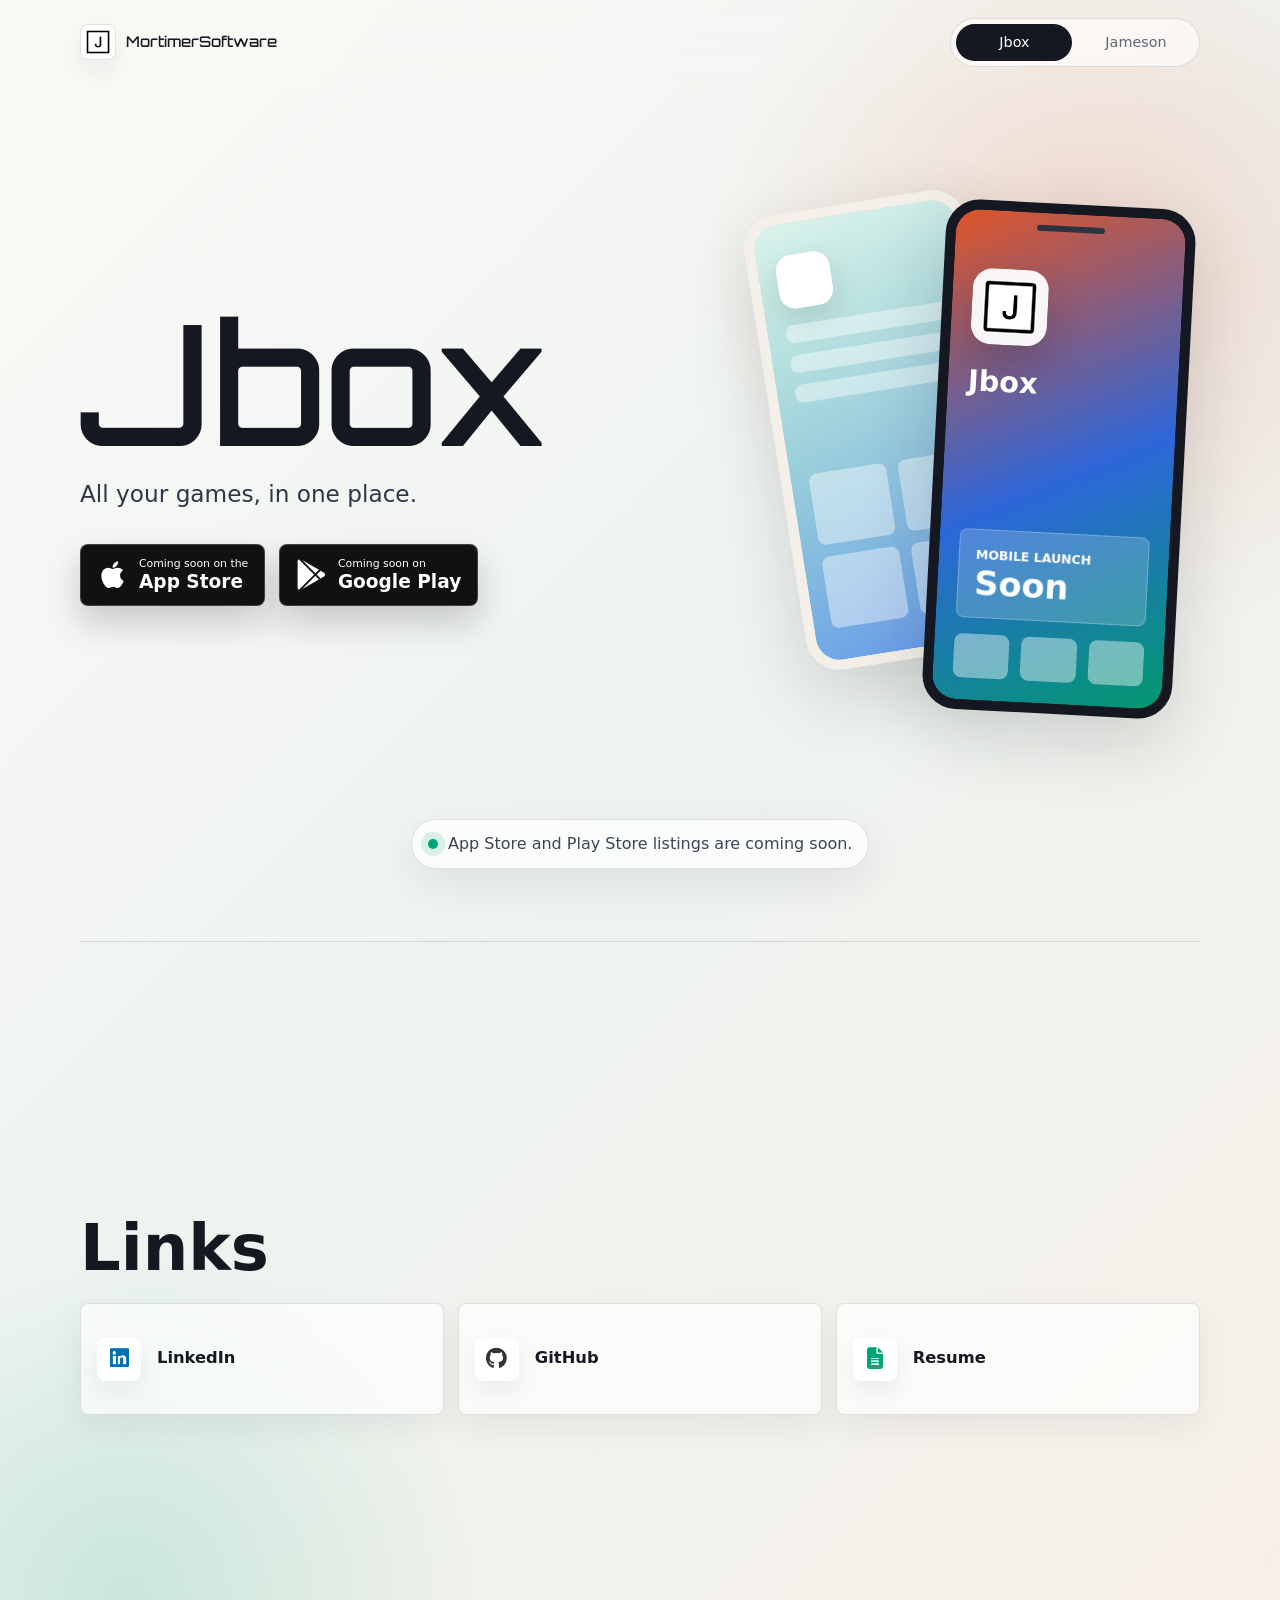
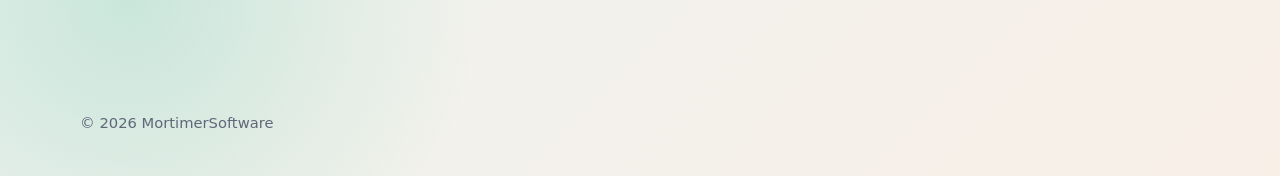
==== index.html @ 257cb6c5 "Publish site" ====
<!DOCTYPE html>
<html lang="en">
<head>
    <meta charset="UTF-8">
    <meta name="viewport" content="width=device-width, initial-scale=1.0">
    <meta name="description" content="Jbox, a MortimerSoftware app for iOS and Android, is coming soon.">
    <title>MortimerSoftware | Jbox Coming Soon</title>
    <link rel="preconnect" href="https://fonts.googleapis.com">
    <link rel="preconnect" href="https://fonts.gstatic.com" crossorigin>
    <link href="https://fonts.googleapis.com/css2?family=Orbitron:wght@500&display=swap" rel="stylesheet">
    <link rel="icon" type="image/png" href="assets/jbox-app-icon-framed.png">
    <link rel="apple-touch-icon" href="assets/jbox-app-icon-framed.png">
    <link rel="stylesheet" href="https://cdnjs.cloudflare.com/ajax/libs/font-awesome/6.5.1/css/all.min.css">
    <link rel="stylesheet" href="css/styles.css">
</head>
<body id="top">
    <header class="site-header">
        <a class="brand" href="/" aria-label="MortimerSoftware home">
            <span class="brand-mark">
                <img src="assets/jbox-app-icon-framed.png" alt="">
            </span>
            <span>MortimerSoftware</span>
        </a>
        <nav class="site-nav" aria-label="Primary navigation">
            <a href="#top" data-section="jbox" aria-current="page">Jbox</a>
            <a href="#links" data-section="jameson">Jameson</a>
        </nav>
    </header>

    <main>
        <section class="hero" id="jbox" aria-labelledby="hero-title">
            <div class="hero-copy">
                <h1 id="hero-title">Jbox</h1>
                <p class="hero-text">All your games, in one place.</p>

                <div class="store-badges" aria-label="Store availability">
                    <a class="store-badge is-disabled" href="#" aria-disabled="true" onclick="return false;">
                        <i class="fab fa-apple" aria-hidden="true"></i>
                        <span>
                            <small>Coming soon on the</small>
                            App Store
                        </span>
                    </a>
                    <a class="store-badge is-disabled" href="#" aria-disabled="true" onclick="return false;">
                        <i class="fab fa-google-play" aria-hidden="true"></i>
                        <span>
                            <small>Coming soon on</small>
                            Google Play
                        </span>
                    </a>
                </div>
            </div>

            <div class="app-preview" aria-label="Jbox app preview">
                <div class="phone phone-back">
                    <div class="phone-screen alt-screen">
                        <div class="mini-status"></div>
                        <div class="stacked-bars">
                            <span></span>
                            <span></span>
                            <span></span>
                        </div>
                        <div class="preview-grid">
                            <span></span>
                            <span></span>
                            <span></span>
                            <span></span>
                        </div>
                    </div>
                </div>
                <div class="phone phone-front">
                    <div class="phone-speaker"></div>
                    <div class="phone-screen">
                        <img class="app-icon" src="assets/jbox-app-icon-framed.png" alt="Jbox app icon">
                        <p>Jbox</p>
                        <div class="launch-card">
                            <span>Mobile launch</span>
                            <strong>Soon</strong>
                        </div>
                        <div class="signal-row">
                            <span></span>
                            <span></span>
                            <span></span>
                        </div>
                    </div>
                </div>
            </div>
        </section>

        <section class="availability" aria-label="Launch status">
            <div>
                <span class="status-dot"></span>
                App Store and Play Store listings are coming soon.
            </div>
        </section>

        <section class="links-section" id="links" aria-labelledby="links-title">
            <div>
                <h2 id="links-title">Links</h2>
            </div>
            <div class="link-grid">
                <a class="link-card" href="https://www.linkedin.com/in/jamesonmortimer" target="_blank" rel="noopener">
                    <i class="fab fa-linkedin" aria-hidden="true"></i>
                    <span>
                        <strong>LinkedIn</strong>
                    </span>
                </a>
                <a class="link-card" href="https://github.com/jamesonmortimer" target="_blank" rel="noopener">
                    <i class="fab fa-github" aria-hidden="true"></i>
                    <span>
                        <strong>GitHub</strong>
                    </span>
                </a>
                <a class="link-card" href="https://drive.google.com/file/d/1Z-QeDpl1MjYLEJN9vUjjjN3EfxyTBK4f/view?usp=sharing" target="_blank" rel="noopener">
                    <i class="fas fa-file-alt" aria-hidden="true"></i>
                    <span>
                        <strong>Resume</strong>
                    </span>
                </a>
            </div>
        </section>
    </main>

    <footer>
        <p>&copy; 2026 MortimerSoftware</p>
    </footer>

    <script src="js/main.js"></script>
</body>
</html>
---- css/styles.css ----
:root {
    --ink: #151821;
    --muted: #606777;
    --paper: #fbfaf7;
    --line: rgba(21, 24, 33, 0.12);
    --accent: #f05a28;
    --accent-2: #00a676;
    --accent-3: #2f6fed;
    --shadow: 0 24px 70px rgba(21, 24, 33, 0.16);
    --radius: 8px;
}

* {
    box-sizing: border-box;
}

html {
    scroll-behavior: smooth;
    scroll-padding-top: 0;
}

body {
    min-height: 100vh;
    margin: 0;
    color: var(--ink);
    background:
        radial-gradient(circle at 85% 15%, rgba(240, 90, 40, 0.18), transparent 24rem),
        radial-gradient(circle at 10% 90%, rgba(0, 166, 118, 0.16), transparent 22rem),
        linear-gradient(135deg, #fbfaf7 0%, #eef3f0 48%, #f8efe7 100%);
    font-family: Inter, "Segoe UI", system-ui, -apple-system, sans-serif;
    line-height: 1.5;
}

a {
    color: inherit;
    text-decoration: none;
}

.site-header {
    position: sticky;
    top: 0;
    z-index: 10;
    display: flex;
    align-items: center;
    justify-content: space-between;
    gap: 1rem;
    width: min(1120px, calc(100% - 32px));
    margin: 0 auto;
    padding: 18px 0;
    backdrop-filter: blur(18px);
}

.brand {
    display: inline-flex;
    align-items: center;
    gap: 0.65rem;
    font-family: Orbitron, Inter, sans-serif;
    font-size: 0.92rem;
    font-weight: 500;
}

.brand-mark {
    display: grid;
    width: 36px;
    height: 36px;
    place-items: center;
    border: 1px solid var(--line);
    border-radius: 8px;
    background: rgba(255, 255, 255, 0.72);
    box-shadow: 0 10px 30px rgba(21, 24, 33, 0.08);
}

.brand-mark img {
    display: block;
    width: 24px;
    height: 24px;
    object-fit: contain;
}

.site-nav {
    display: flex;
    align-items: center;
    gap: 0.35rem;
    padding: 5px;
    border: 1px solid var(--line);
    border-radius: 999px;
    background: rgba(255, 255, 255, 0.62);
}

.site-nav a {
    min-width: 116px;
    padding: 0.48rem 1rem;
    border-radius: 999px;
    color: var(--muted);
    font-size: 0.9rem;
    text-align: center;
    transition: background 180ms ease, color 180ms ease;
}

.site-nav a:hover,
.site-nav a[aria-current="page"] {
    background: var(--ink);
    color: #fff;
}

main {
    width: min(1120px, calc(100% - 32px));
    margin: 0 auto;
}

.hero {
    display: grid;
    grid-template-columns: minmax(0, 1fr) minmax(280px, 430px);
    gap: clamp(2rem, 7vw, 5rem);
    align-items: center;
    min-height: calc(100vh - 132px);
    padding: 42px 0 64px;
}

.hero h1 {
    margin: 0;
    font-family: Orbitron, Inter, sans-serif;
    font-size: clamp(4.8rem, 14vw, 10.5rem);
    font-weight: 500;
    line-height: 0.86;
}

.hero-text {
    max-width: 620px;
    margin: 1.4rem 0 0;
    color: #303646;
    font-size: clamp(1.08rem, 2.1vw, 1.45rem);
}

.store-badges {
    display: flex;
    flex-wrap: wrap;
    gap: 0.85rem;
    margin-top: 2rem;
}

.store-badge {
    display: inline-flex;
    align-items: center;
    gap: 0.75rem;
    min-width: 184px;
    min-height: 62px;
    padding: 0.62rem 1rem;
    border: 1px solid rgba(255, 255, 255, 0.2);
    border-radius: var(--radius);
    background: #111;
    color: #fff;
    box-shadow: 0 16px 34px rgba(17, 17, 17, 0.2);
}

.store-badge i {
    width: 30px;
    font-size: 1.9rem;
    text-align: center;
}

.store-badge span {
    display: grid;
    font-size: 1.16rem;
    font-weight: 700;
    line-height: 1.05;
}

.store-badge small {
    margin-bottom: 0.18rem;
    font-size: 0.68rem;
    font-weight: 500;
}

.store-badge.is-disabled {
    cursor: default;
}

.app-preview {
    position: relative;
    min-height: 560px;
}

.phone {
    position: absolute;
    overflow: hidden;
    border: 10px solid #151821;
    border-radius: 34px;
    background: #151821;
    box-shadow: var(--shadow);
}

.phone-front {
    right: 16px;
    bottom: 24px;
    width: 250px;
    height: 510px;
    transform: rotate(3deg);
}

.phone-back {
    top: 22px;
    left: 4px;
    width: 224px;
    height: 460px;
    border-color: #f4f0e9;
    background: #f4f0e9;
    transform: rotate(-9deg);
}

.phone-speaker {
    position: absolute;
    top: 12px;
    left: 50%;
    z-index: 2;
    width: 68px;
    height: 6px;
    border-radius: 999px;
    background: #2d3342;
    transform: translateX(-50%);
}

.phone-screen {
    display: flex;
    flex-direction: column;
    height: 100%;
    padding: 58px 20px 22px;
    border-radius: 24px;
    background:
        linear-gradient(155deg, rgba(240, 90, 40, 0.92), rgba(47, 111, 237, 0.9) 54%, rgba(0, 166, 118, 0.9));
    color: #fff;
}

.alt-screen {
    padding: 32px 18px;
    background:
        linear-gradient(165deg, rgba(255, 255, 255, 0.86), rgba(255, 255, 255, 0.28)),
        linear-gradient(155deg, var(--accent-2), var(--accent-3));
}

.app-icon {
    width: 76px;
    height: 76px;
    padding: 11px;
    border-radius: 20px;
    background: rgba(255, 255, 255, 0.94);
    object-fit: contain;
    box-shadow: 0 20px 42px rgba(21, 24, 33, 0.22);
}

.phone-screen p {
    margin: 1rem 0 auto;
    font-size: 1.8rem;
    font-weight: 800;
}

.launch-card {
    display: grid;
    gap: 0.2rem;
    padding: 1rem;
    border: 1px solid rgba(255, 255, 255, 0.25);
    border-radius: 8px;
    background: rgba(255, 255, 255, 0.18);
    backdrop-filter: blur(14px);
}

.launch-card span {
    font-size: 0.78rem;
    font-weight: 700;
    text-transform: uppercase;
}

.launch-card strong {
    font-size: 2.1rem;
    line-height: 1;
}

.signal-row,
.stacked-bars,
.preview-grid {
    display: grid;
    gap: 0.75rem;
    margin-top: 1rem;
}

.signal-row {
    grid-template-columns: 1fr 1fr 1fr;
}

.signal-row span,
.stacked-bars span,
.preview-grid span {
    border-radius: 8px;
    background: rgba(255, 255, 255, 0.42);
}

.signal-row span {
    height: 44px;
}

.mini-status {
    width: 54px;
    height: 54px;
    border-radius: 16px;
    background: #fff;
    box-shadow: 0 12px 30px rgba(21, 24, 33, 0.12);
}

.stacked-bars span {
    height: 18px;
}

.preview-grid {
    grid-template-columns: repeat(2, 1fr);
    margin-top: auto;
}

.preview-grid span {
    height: 72px;
}

.availability {
    display: flex;
    justify-content: center;
    margin: -34px 0 72px;
}

.availability div {
    display: inline-flex;
    align-items: center;
    gap: 0.65rem;
    padding: 0.75rem 1rem;
    border: 1px solid var(--line);
    border-radius: 999px;
    background: rgba(255, 255, 255, 0.72);
    color: #3d4454;
    box-shadow: 0 14px 40px rgba(21, 24, 33, 0.08);
}

.status-dot {
    width: 10px;
    height: 10px;
    border-radius: 999px;
    background: var(--accent-2);
    box-shadow: 0 0 0 7px rgba(0, 166, 118, 0.14);
}

.links-section {
    display: grid;
    gap: 1.4rem;
    min-height: calc(100vh - 144px);
    align-content: center;
    padding: 76px 0 84px;
    border-top: 1px solid var(--line);
    scroll-margin-top: 128px;
}

.links-section h2 {
    margin: 0;
    font-size: clamp(2.35rem, 5vw, 4.6rem);
    line-height: 1;
}

.link-grid {
    display: grid;
    grid-template-columns: repeat(3, minmax(0, 1fr));
    gap: 0.85rem;
}

.link-card {
    display: flex;
    align-items: center;
    gap: 1rem;
    min-height: 112px;
    padding: 1rem;
    border: 1px solid var(--line);
    border-radius: var(--radius);
    background: rgba(255, 255, 255, 0.68);
    color: var(--muted);
    box-shadow: 0 12px 30px rgba(21, 24, 33, 0.06);
    transition: border-color 180ms ease, transform 180ms ease, box-shadow 180ms ease;
}

.link-card:hover {
    border-color: rgba(21, 24, 33, 0.28);
    box-shadow: 0 18px 40px rgba(21, 24, 33, 0.11);
    transform: translateY(-2px);
}

.link-card i {
    display: grid;
    width: 44px;
    height: 44px;
    place-items: center;
    flex: 0 0 auto;
    border-radius: 8px;
    background: #fff;
    font-size: 1.35rem;
    box-shadow: 0 10px 24px rgba(21, 24, 33, 0.07);
}

.link-card span {
    display: grid;
    min-width: 0;
}

.link-card strong {
    color: var(--ink);
    font-size: 1.02rem;
}

.fa-linkedin {
    color: #0072b1;
}

.fa-github {
    color: #333;
}

.fa-twitch {
    color: #9146ff;
}

.fa-file-alt {
    color: var(--accent-2);
}

footer {
    width: min(1120px, calc(100% - 32px));
    margin: 0 auto;
    padding: 0 0 28px;
    color: var(--muted);
    font-size: 0.92rem;
}

@media (max-width: 860px) {
    .site-header {
        align-items: flex-start;
        flex-direction: column;
    }

    .hero {
        grid-template-columns: 1fr;
        min-height: 0;
        padding-top: 28px;
    }

    .app-preview {
        min-height: 500px;
    }

    .phone-front {
        right: calc(50% - 166px);
    }

    .phone-back {
        left: calc(50% - 190px);
    }

    .availability {
        margin-top: 0;
    }

    .links-section {
        min-height: auto;
        align-content: start;
    }

    .link-grid {
        grid-template-columns: repeat(3, minmax(0, 1fr));
    }
}

@media (max-width: 600px) {
    main,
    .site-header,
    footer {
        width: min(100% - 24px, 1120px);
    }

    .brand {
        font-size: 0.8rem;
    }

    .site-nav {
        width: 100%;
        justify-content: space-between;
    }

    .site-nav a {
        flex: 1;
        padding-inline: 0.45rem;
        min-width: 0;
        text-align: center;
    }

    .hero {
        padding-bottom: 44px;
    }

    .hero h1 {
        font-size: clamp(4rem, 23vw, 6.5rem);
    }

    .store-badge {
        width: 100%;
    }

    .app-preview {
        min-height: 390px;
    }

    .phone-front {
        right: calc(50% - 124px);
        width: 196px;
        height: 398px;
    }

    .phone-back {
        left: calc(50% - 136px);
        width: 168px;
        height: 344px;
    }

    .link-grid {
        grid-template-columns: 1fr;
    }

    .link-card {
        min-height: 92px;
    }
}
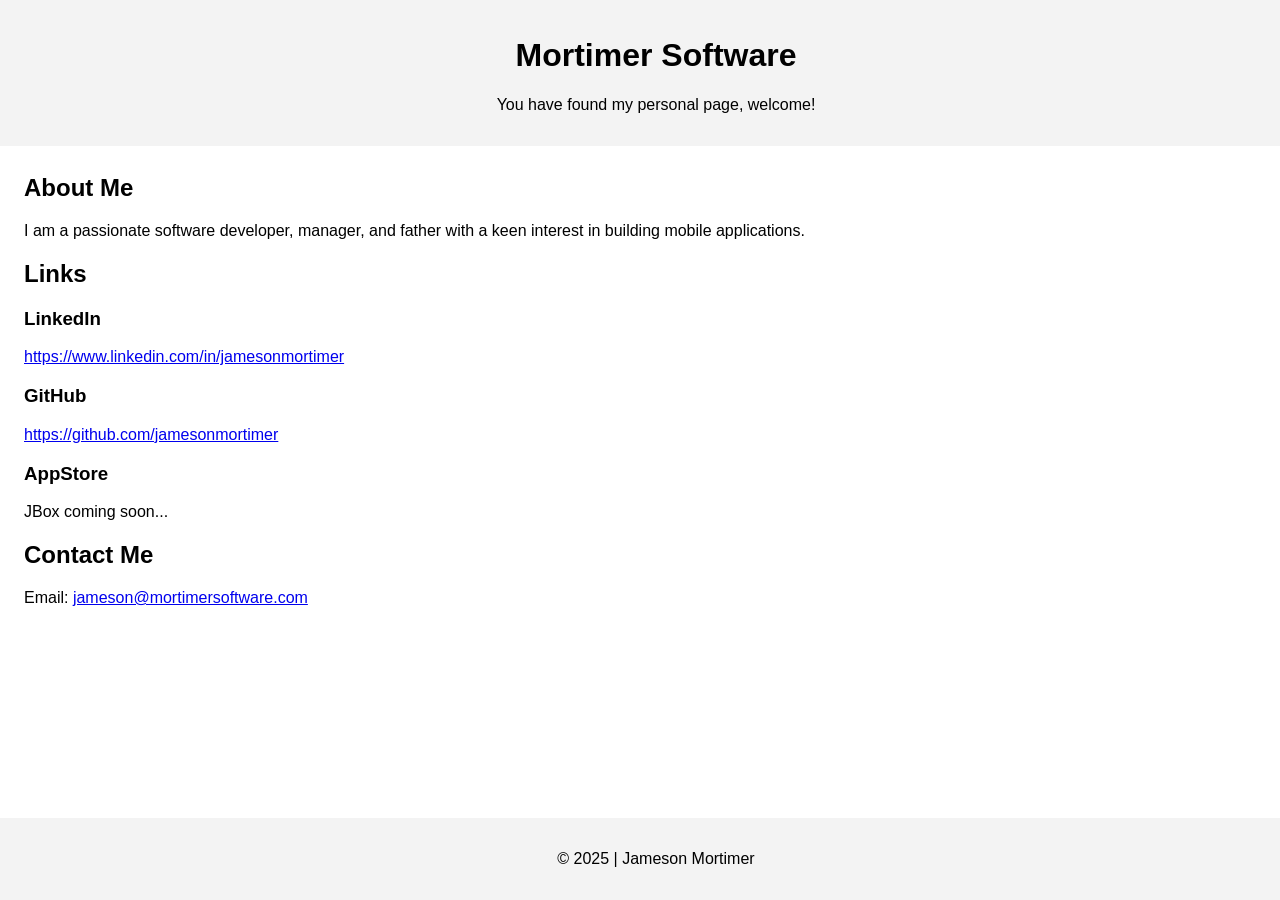
==== commit df88e534: "Add initial static page and README" ====
--- a/index.html
+++ b/index.html
@@ -3,128 +3,81 @@
 <head>
     <meta charset="UTF-8">
     <meta name="viewport" content="width=device-width, initial-scale=1.0">
-    <meta name="description" content="Jbox, a MortimerSoftware app for iOS and Android, is coming soon.">
-    <title>MortimerSoftware | Jbox Coming Soon</title>
-    <link rel="preconnect" href="https://fonts.googleapis.com">
-    <link rel="preconnect" href="https://fonts.gstatic.com" crossorigin>
-    <link href="https://fonts.googleapis.com/css2?family=Orbitron:wght@500&display=swap" rel="stylesheet">
-    <link rel="icon" type="image/png" href="assets/jbox-app-icon-framed.png">
-    <link rel="apple-touch-icon" href="assets/jbox-app-icon-framed.png">
-    <link rel="stylesheet" href="https://cdnjs.cloudflare.com/ajax/libs/font-awesome/6.5.1/css/all.min.css">
-    <link rel="stylesheet" href="css/styles.css">
+    <title>Developer Portfolio</title>
+    <style>
+        body {
+            font-family: Arial, sans-serif;
+        }
+        header, footer {
+            text-align: center;
+            padding: 1em;
+            background-color: #f3f3f3;
+            width: 100%;
+            position: fixed;
+        }
+        header {
+            top: 0;
+            left: 0;
+        }
+        footer {
+            bottom: 0;
+            left: 0;
+        }
+        section {
+            margin-bottom: 20px;
+        }
+        .links {
+            padding: 1em
+        }
+        .link {
+            margin-bottom: 10px;
+        }
+    </style>
 </head>
-<body id="top">
-    <header class="site-header">
-        <a class="brand" href="/" aria-label="MortimerSoftware home">
-            <span class="brand-mark">
-                <img src="assets/jbox-app-icon-framed.png" alt="">
-            </span>
-            <span>MortimerSoftware</span>
-        </a>
-        <nav class="site-nav" aria-label="Primary navigation">
-            <a href="#top" data-section="jbox" aria-current="page">Jbox</a>
-            <a href="#links" data-section="jameson">Jameson</a>
-        </nav>
+<body>
+    <header>
+        <h1>Mortimer Software</h1>
+        <p>You have found my personal page, welcome!</p>
     </header>
-
-    <main>
-        <section class="hero" id="jbox" aria-labelledby="hero-title">
-            <div class="hero-copy">
-                <h1 id="hero-title">Jbox</h1>
-                <p class="hero-text">All your games, in one place.</p>
-
-                <div class="store-badges" aria-label="Store availability">
-                    <a class="store-badge is-disabled" href="#" aria-disabled="true" onclick="return false;">
-                        <i class="fab fa-apple" aria-hidden="true"></i>
-                        <span>
-                            <small>Coming soon on the</small>
-                            App Store
-                        </span>
-                    </a>
-                    <a class="store-badge is-disabled" href="#" aria-disabled="true" onclick="return false;">
-                        <i class="fab fa-google-play" aria-hidden="true"></i>
-                        <span>
-                            <small>Coming soon on</small>
-                            Google Play
-                        </span>
-                    </a>
-                </div>
+    
+    <div class="links">
+        <section>
+            <h2>About Me</h2>
+            <p>I am a passionate software developer, manager, and father with a keen interest in building mobile applications.</p>
+        </section>
+        
+        <section>
+            <h2>Links</h2>
+            <div class="link">
+                <h3>LinkedIn</h3>
+                <p><a href="https://www.linkedin.com/in/jamesonmortimer">https://www.linkedin.com/in/jamesonmortimer</a></p>
             </div>
-
-            <div class="app-preview" aria-label="Jbox app preview">
-                <div class="phone phone-back">
-                    <div class="phone-screen alt-screen">
-                        <div class="mini-status"></div>
-                        <div class="stacked-bars">
-                            <span></span>
-                            <span></span>
-                            <span></span>
-                        </div>
-                        <div class="preview-grid">
-                            <span></span>
-                            <span></span>
-                            <span></span>
-                            <span></span>
-                        </div>
-                    </div>
-                </div>
-                <div class="phone phone-front">
-                    <div class="phone-speaker"></div>
-                    <div class="phone-screen">
-                        <img class="app-icon" src="assets/jbox-app-icon-framed.png" alt="Jbox app icon">
-                        <p>Jbox</p>
-                        <div class="launch-card">
-                            <span>Mobile launch</span>
-                            <strong>Soon</strong>
-                        </div>
-                        <div class="signal-row">
-                            <span></span>
-                            <span></span>
-                            <span></span>
-                        </div>
-                    </div>
-                </div>
+            <div class="link">
+                <h3>GitHub</h3>
+                <p><a href="https://github.com/jamesonmortimer">https://github.com/jamesonmortimer</a></p>
+            </div>
+            <div class="link">
+                <h3>AppStore</h3>
+                <p>JBox coming soon...</p>
             </div>
         </section>
-
-        <section class="availability" aria-label="Launch status">
-            <div>
-                <span class="status-dot"></span>
-                App Store and Play Store listings are coming soon.
-            </div>
+        
+        <section>
+            <h2>Contact Me</h2>
+            <p>Email: <a href="mailto:jameson@mortimersoftware.com">jameson@mortimersoftware.com</a></p>
         </section>
-
-        <section class="links-section" id="links" aria-labelledby="links-title">
-            <div>
-                <h2 id="links-title">Links</h2>
-            </div>
-            <div class="link-grid">
-                <a class="link-card" href="https://www.linkedin.com/in/jamesonmortimer" target="_blank" rel="noopener">
-                    <i class="fab fa-linkedin" aria-hidden="true"></i>
-                    <span>
-                        <strong>LinkedIn</strong>
-                    </span>
-                </a>
-                <a class="link-card" href="https://github.com/jamesonmortimer" target="_blank" rel="noopener">
-                    <i class="fab fa-github" aria-hidden="true"></i>
-                    <span>
-                        <strong>GitHub</strong>
-                    </span>
-                </a>
-                <a class="link-card" href="https://drive.google.com/file/d/1Z-QeDpl1MjYLEJN9vUjjjN3EfxyTBK4f/view?usp=sharing" target="_blank" rel="noopener">
-                    <i class="fas fa-file-alt" aria-hidden="true"></i>
-                    <span>
-                        <strong>Resume</strong>
-                    </span>
-                </a>
-            </div>
-        </section>
-    </main>
-
+    </div>
+    
     <footer>
-        <p>&copy; 2026 MortimerSoftware</p>
+        <p>&copy; 2025 | Jameson Mortimer</p>
     </footer>
 
-    <script src="js/main.js"></script>
+    <script>
+        // JavaScript to dynamically adjust the body padding
+        document.addEventListener("DOMContentLoaded", function() {
+            var headerHeight = document.querySelector('header').offsetHeight;
+            document.querySelector('.links').style.paddingTop = headerHeight + 'px';
+        });
+    </script>
 </body>
 </html>
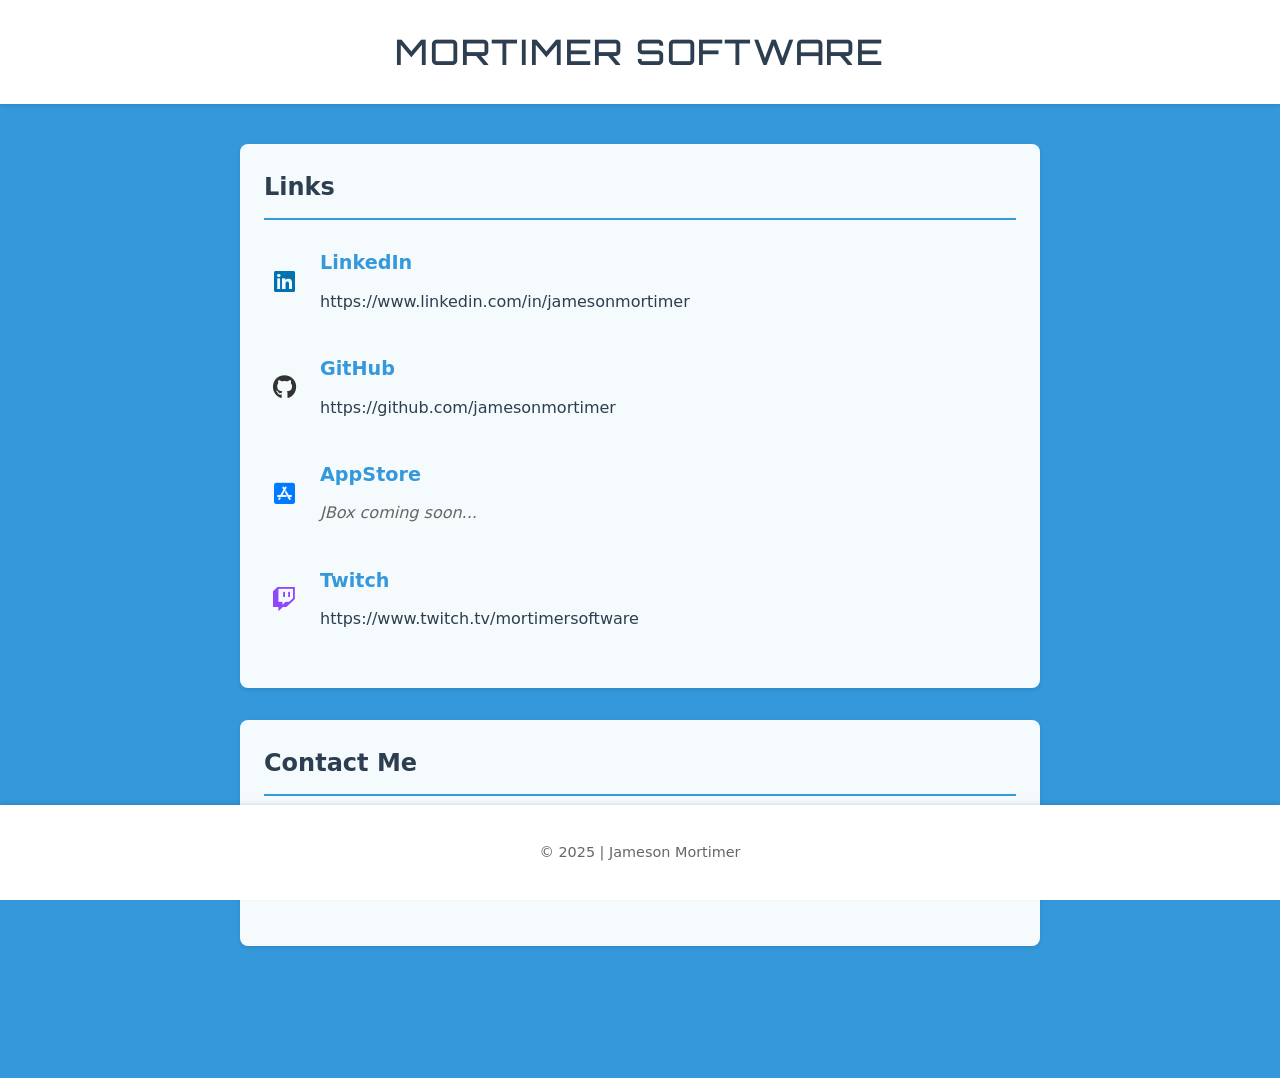
==== commit fe661f29: "Update page styling and sections" ====
--- a/index.html
+++ b/index.html
@@ -4,67 +4,221 @@
     <meta charset="UTF-8">
     <meta name="viewport" content="width=device-width, initial-scale=1.0">
     <title>Developer Portfolio</title>
+    <link rel="preconnect" href="https://fonts.googleapis.com">
+    <link rel="preconnect" href="https://fonts.gstatic.com" crossorigin>
+    <link href="https://fonts.googleapis.com/css2?family=Orbitron:wght@500&display=swap" rel="stylesheet">
+    <link rel="stylesheet" href="https://cdnjs.cloudflare.com/ajax/libs/font-awesome/6.5.1/css/all.min.css">
     <style>
+        /* Variables */
+        :root {
+            --primary-color: #2c3e50;
+            --secondary-color: #3498db;
+            --background-color: #3498db;
+            --text-color: #2c3e50;
+            --header-footer-bg: #ffffff;
+            --shadow: 0 2px 4px rgba(0,0,0,0.1);
+            --border-radius: 8px;
+            --transition: 0.3s ease;
+        }
+
+        /* Base Styles */
         body {
-            font-family: Arial, sans-serif;
-        }
+            font-family: 'Segoe UI', system-ui, -apple-system, sans-serif;
+            line-height: 1.6;
+            color: var(--text-color);
+            background-color: var(--background-color);
+            margin: 0;
+            padding: 0;
+        }
+
+        /* Layout */
+        .links {
+            padding: 2em;
+            max-width: 800px;
+            margin: 0 auto;
+            padding-bottom: 100px;
+        }
+
+        /* Header & Footer */
         header, footer {
             text-align: center;
-            padding: 1em;
-            background-color: #f3f3f3;
+            padding: 1.5em;
+            background-color: var(--header-footer-bg);
             width: 100%;
             position: fixed;
-        }
+            box-shadow: var(--shadow);
+            box-sizing: border-box;
+        }
+
         header {
             top: 0;
             left: 0;
-        }
+            display: flex;
+            justify-content: center;
+            align-items: center;
+        }
+
         footer {
             bottom: 0;
             left: 0;
-        }
+            font-size: 0.9em;
+            color: #666;
+            box-shadow: 0 -2px 4px rgba(0,0,0,0.1);
+        }
+
+        /* Typography */
+        header h1 {
+            margin: 0;
+            color: var(--primary-color);
+            font-size: 2.2em;
+            font-family: 'Orbitron', sans-serif;
+            font-weight: 500;
+            letter-spacing: 0.05em;
+            text-transform: uppercase;
+            text-align: center;
+        }
+
+        header p {
+            margin: 0.5em 0 0;
+            color: var(--secondary-color);
+            font-size: 1.1em;
+        }
+
+        section h2 {
+            color: var(--primary-color);
+            margin-top: 0;
+            border-bottom: 2px solid var(--secondary-color);
+            padding-bottom: 0.5em;
+        }
+
+        /* Sections */
         section {
-            margin-bottom: 20px;
-        }
-        .links {
-            padding: 1em
-        }
+            background: rgba(255, 255, 255, 0.95);
+            border-radius: var(--border-radius);
+            padding: 1.5em;
+            margin-bottom: 2em;
+            box-shadow: var(--shadow);
+        }
+
+        /* Links */
         .link {
-            margin-bottom: 10px;
+            margin-bottom: 1.5em;
+            display: flex;
+            align-items: center;
+            padding: 0.5em;
+            border-radius: 4px;
+            transition: background-color var(--transition);
+        }
+
+        .link:hover {
+            background-color: rgba(240, 247, 255, 0.8);
+        }
+
+        .link-content {
+            flex: 1;
+        }
+
+        .link h3 {
+            color: var(--secondary-color);
+            margin: 0 0 0.5em;
+            font-size: 1.2em;
+        }
+
+        .link p {
+            margin: 0;
+        }
+
+        /* Icons */
+        .link i {
+            font-size: 1.5em;
+            margin-right: 1em;
+            width: 24px;
+            text-align: center;
+        }
+
+        /* Brand Colors */
+        .fa-linkedin { color: #0072b1; }
+        .fa-github { color: #333333; }
+        .fa-app-store-ios { color: #007AFF; }
+        .fa-twitch { color: #9146FF; }
+
+        /* Links */
+        a {
+            color: var(--text-color);
+            text-decoration: none;
+            transition: color var(--transition);
+        }
+
+        .link:hover a {
+            color: var(--secondary-color);
+        }
+
+        /* Utilities */
+        .coming-soon {
+            color: #666;
+            font-style: italic;
+        }
+
+        /* Media Queries */
+        @media (max-width: 600px) {
+            .links {
+                padding: 1em;
+                padding-bottom: 80px;
+            }
+            
+            section {
+                padding: 1em;
+            }
         }
     </style>
 </head>
 <body>
     <header>
         <h1>Mortimer Software</h1>
-        <p>You have found my personal page, welcome!</p>
     </header>
     
     <div class="links">
         <section>
-            <h2>About Me</h2>
-            <p>I am a passionate software developer, manager, and father with a keen interest in building mobile applications.</p>
-        </section>
-        
-        <section>
             <h2>Links</h2>
             <div class="link">
-                <h3>LinkedIn</h3>
-                <p><a href="https://www.linkedin.com/in/jamesonmortimer">https://www.linkedin.com/in/jamesonmortimer</a></p>
-            </div>
-            <div class="link">
-                <h3>GitHub</h3>
-                <p><a href="https://github.com/jamesonmortimer">https://github.com/jamesonmortimer</a></p>
-            </div>
-            <div class="link">
-                <h3>AppStore</h3>
-                <p>JBox coming soon...</p>
+                <i class="fab fa-linkedin"></i>
+                <div class="link-content">
+                    <h3>LinkedIn</h3>
+                    <p><a href="https://www.linkedin.com/in/jamesonmortimer">https://www.linkedin.com/in/jamesonmortimer</a></p>
+                </div>
+            </div>
+            <div class="link">
+                <i class="fab fa-github"></i>
+                <div class="link-content">
+                    <h3>GitHub</h3>
+                    <p><a href="https://github.com/jamesonmortimer">https://github.com/jamesonmortimer</a></p>
+                </div>
+            </div>
+            <div class="link">
+                <i class="fab fa-app-store-ios"></i>
+                <div class="link-content">
+                    <h3>AppStore</h3>
+                    <p class="coming-soon">JBox coming soon...</p>
+                </div>
+            </div>
+            <div class="link">
+                <i class="fab fa-twitch"></i>
+                <div class="link-content">
+                    <h3>Twitch</h3>
+                    <p><a href="https://www.twitch.tv/mortimersoftware">https://www.twitch.tv/mortimersoftware</a></p>
+                </div>
             </div>
         </section>
         
         <section>
             <h2>Contact Me</h2>
-            <p>Email: <a href="mailto:jameson@mortimersoftware.com">jameson@mortimersoftware.com</a></p>
+            <div class="link">
+                <i class="fas fa-envelope"></i>
+                <div class="link-content">
+                    <h3>Email</h3>
+                    <p><a href="mailto:jameson@mortimersoftware.com">jameson@mortimersoftware.com</a></p>
+                </div>
+            </div>
         </section>
     </div>
     
@@ -73,10 +227,9 @@
     </footer>
 
     <script>
-        // JavaScript to dynamically adjust the body padding
         document.addEventListener("DOMContentLoaded", function() {
-            var headerHeight = document.querySelector('header').offsetHeight;
-            document.querySelector('.links').style.paddingTop = headerHeight + 'px';
+            const headerHeight = document.querySelector('header').offsetHeight;
+            document.querySelector('.links').style.paddingTop = `${headerHeight + 40}px`;
         });
     </script>
 </body>
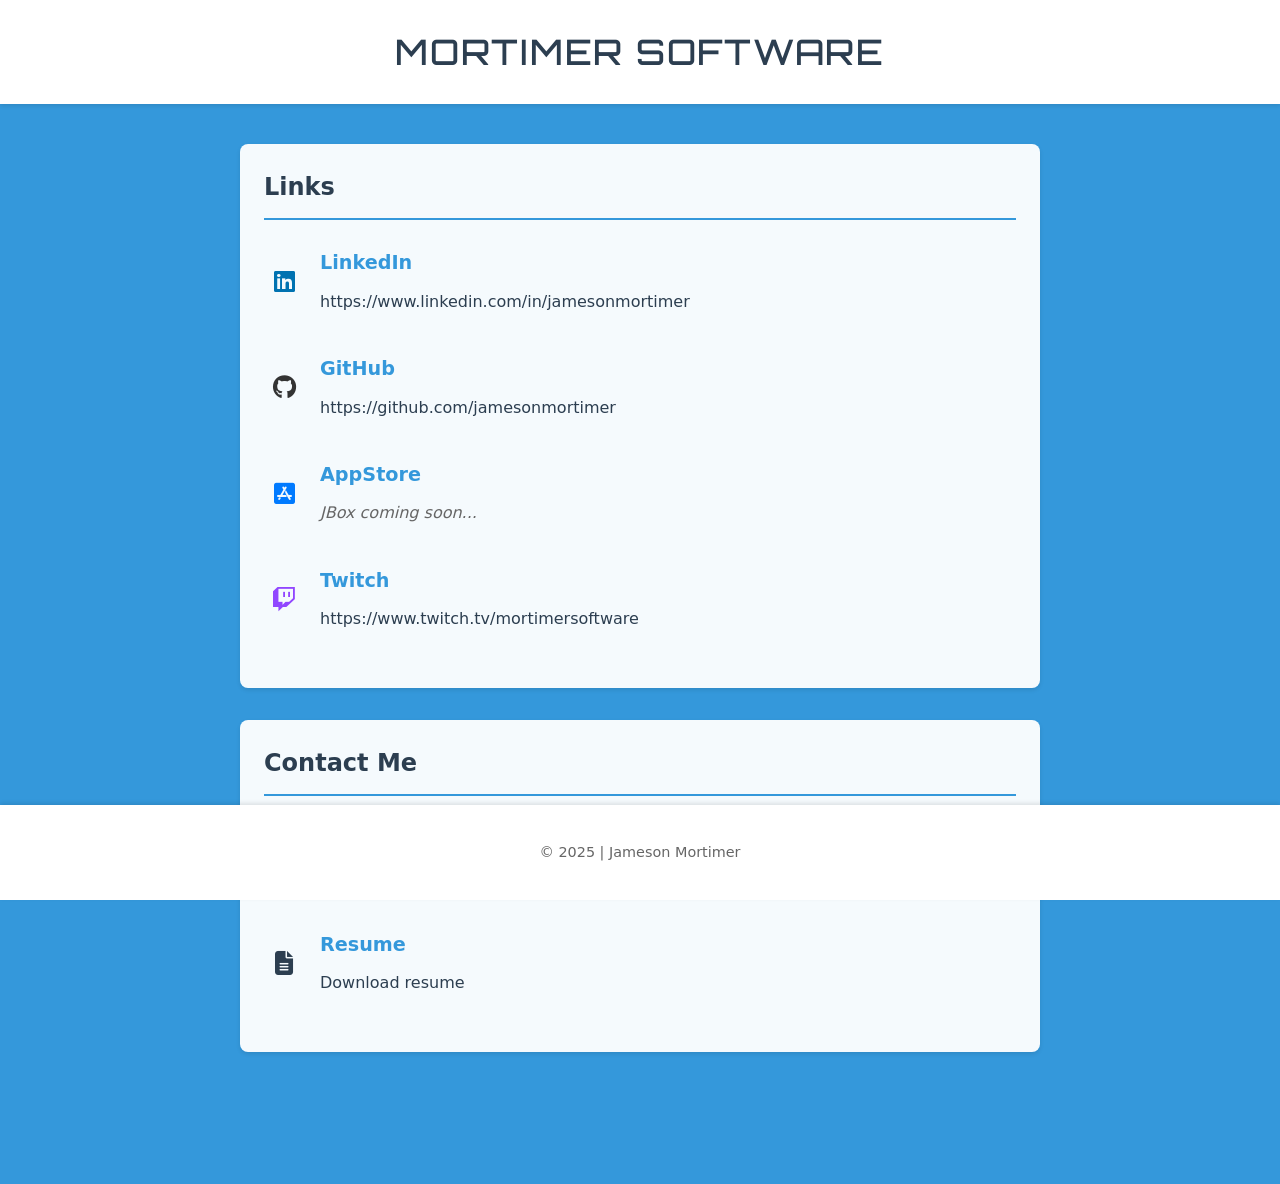
==== commit 66935cad: "Organize project files" ====
--- a/index.html
+++ b/index.html
@@ -8,169 +8,7 @@
     <link rel="preconnect" href="https://fonts.gstatic.com" crossorigin>
     <link href="https://fonts.googleapis.com/css2?family=Orbitron:wght@500&display=swap" rel="stylesheet">
     <link rel="stylesheet" href="https://cdnjs.cloudflare.com/ajax/libs/font-awesome/6.5.1/css/all.min.css">
-    <style>
-        /* Variables */
-        :root {
-            --primary-color: #2c3e50;
-            --secondary-color: #3498db;
-            --background-color: #3498db;
-            --text-color: #2c3e50;
-            --header-footer-bg: #ffffff;
-            --shadow: 0 2px 4px rgba(0,0,0,0.1);
-            --border-radius: 8px;
-            --transition: 0.3s ease;
-        }
-
-        /* Base Styles */
-        body {
-            font-family: 'Segoe UI', system-ui, -apple-system, sans-serif;
-            line-height: 1.6;
-            color: var(--text-color);
-            background-color: var(--background-color);
-            margin: 0;
-            padding: 0;
-        }
-
-        /* Layout */
-        .links {
-            padding: 2em;
-            max-width: 800px;
-            margin: 0 auto;
-            padding-bottom: 100px;
-        }
-
-        /* Header & Footer */
-        header, footer {
-            text-align: center;
-            padding: 1.5em;
-            background-color: var(--header-footer-bg);
-            width: 100%;
-            position: fixed;
-            box-shadow: var(--shadow);
-            box-sizing: border-box;
-        }
-
-        header {
-            top: 0;
-            left: 0;
-            display: flex;
-            justify-content: center;
-            align-items: center;
-        }
-
-        footer {
-            bottom: 0;
-            left: 0;
-            font-size: 0.9em;
-            color: #666;
-            box-shadow: 0 -2px 4px rgba(0,0,0,0.1);
-        }
-
-        /* Typography */
-        header h1 {
-            margin: 0;
-            color: var(--primary-color);
-            font-size: 2.2em;
-            font-family: 'Orbitron', sans-serif;
-            font-weight: 500;
-            letter-spacing: 0.05em;
-            text-transform: uppercase;
-            text-align: center;
-        }
-
-        header p {
-            margin: 0.5em 0 0;
-            color: var(--secondary-color);
-            font-size: 1.1em;
-        }
-
-        section h2 {
-            color: var(--primary-color);
-            margin-top: 0;
-            border-bottom: 2px solid var(--secondary-color);
-            padding-bottom: 0.5em;
-        }
-
-        /* Sections */
-        section {
-            background: rgba(255, 255, 255, 0.95);
-            border-radius: var(--border-radius);
-            padding: 1.5em;
-            margin-bottom: 2em;
-            box-shadow: var(--shadow);
-        }
-
-        /* Links */
-        .link {
-            margin-bottom: 1.5em;
-            display: flex;
-            align-items: center;
-            padding: 0.5em;
-            border-radius: 4px;
-            transition: background-color var(--transition);
-        }
-
-        .link:hover {
-            background-color: rgba(240, 247, 255, 0.8);
-        }
-
-        .link-content {
-            flex: 1;
-        }
-
-        .link h3 {
-            color: var(--secondary-color);
-            margin: 0 0 0.5em;
-            font-size: 1.2em;
-        }
-
-        .link p {
-            margin: 0;
-        }
-
-        /* Icons */
-        .link i {
-            font-size: 1.5em;
-            margin-right: 1em;
-            width: 24px;
-            text-align: center;
-        }
-
-        /* Brand Colors */
-        .fa-linkedin { color: #0072b1; }
-        .fa-github { color: #333333; }
-        .fa-app-store-ios { color: #007AFF; }
-        .fa-twitch { color: #9146FF; }
-
-        /* Links */
-        a {
-            color: var(--text-color);
-            text-decoration: none;
-            transition: color var(--transition);
-        }
-
-        .link:hover a {
-            color: var(--secondary-color);
-        }
-
-        /* Utilities */
-        .coming-soon {
-            color: #666;
-            font-style: italic;
-        }
-
-        /* Media Queries */
-        @media (max-width: 600px) {
-            .links {
-                padding: 1em;
-                padding-bottom: 80px;
-            }
-            
-            section {
-                padding: 1em;
-            }
-        }
-    </style>
+    <link rel="stylesheet" href="css/styles.css">
 </head>
 <body>
     <header>
@@ -184,14 +22,14 @@
                 <i class="fab fa-linkedin"></i>
                 <div class="link-content">
                     <h3>LinkedIn</h3>
-                    <p><a href="https://www.linkedin.com/in/jamesonmortimer">https://www.linkedin.com/in/jamesonmortimer</a></p>
+                    <p><a href="https://www.linkedin.com/in/jamesonmortimer" target="_blank">https://www.linkedin.com/in/jamesonmortimer</a></p>
                 </div>
             </div>
             <div class="link">
                 <i class="fab fa-github"></i>
                 <div class="link-content">
                     <h3>GitHub</h3>
-                    <p><a href="https://github.com/jamesonmortimer">https://github.com/jamesonmortimer</a></p>
+                    <p><a href="https://github.com/jamesonmortimer" target="_blank">https://github.com/jamesonmortimer</a></p>
                 </div>
             </div>
             <div class="link">
@@ -205,7 +43,7 @@
                 <i class="fab fa-twitch"></i>
                 <div class="link-content">
                     <h3>Twitch</h3>
-                    <p><a href="https://www.twitch.tv/mortimersoftware">https://www.twitch.tv/mortimersoftware</a></p>
+                    <p><a href="https://www.twitch.tv/mortimersoftware" target="_blank">https://www.twitch.tv/mortimersoftware</a></p>
                 </div>
             </div>
         </section>
@@ -219,6 +57,13 @@
                     <p><a href="mailto:jameson@mortimersoftware.com">jameson@mortimersoftware.com</a></p>
                 </div>
             </div>
+            <div class="link">
+                <i class="fas fa-file-alt"></i>
+                <div class="link-content">
+                    <h3>Resume</h3>
+                    <p><a href="https://drive.google.com/file/d/1Z-QeDpl1MjYLEJN9vUjjjN3EfxyTBK4f/view?usp=sharing" target="_blank">Download resume</a></p>
+                </div>
+            </div>
         </section>
     </div>
     
@@ -226,11 +71,6 @@
         <p>&copy; 2025 | Jameson Mortimer</p>
     </footer>
 
-    <script>
-        document.addEventListener("DOMContentLoaded", function() {
-            const headerHeight = document.querySelector('header').offsetHeight;
-            document.querySelector('.links').style.paddingTop = `${headerHeight + 40}px`;
-        });
-    </script>
+    <script src="js/main.js"></script>
 </body>
 </html>
--- a/css/styles.css
+++ b/css/styles.css
@@ -0,0 +1,161 @@
+/* Variables */
+:root {
+    --primary-color: #2c3e50;
+    --secondary-color: #3498db;
+    --background-color: #3498db;
+    --text-color: #2c3e50;
+    --header-footer-bg: #ffffff;
+    --shadow: 0 2px 4px rgba(0,0,0,0.1);
+    --border-radius: 8px;
+    --transition: 0.3s ease;
+}
+
+/* Base Styles */
+body {
+    font-family: 'Segoe UI', system-ui, -apple-system, sans-serif;
+    line-height: 1.6;
+    color: var(--text-color);
+    background-color: var(--background-color);
+    margin: 0;
+    padding: 0;
+}
+
+/* Layout */
+.links {
+    padding: 2em;
+    max-width: 800px;
+    margin: 0 auto;
+    padding-bottom: 100px;
+}
+
+/* Header & Footer */
+header, footer {
+    text-align: center;
+    padding: 1.5em;
+    background-color: var(--header-footer-bg);
+    width: 100%;
+    position: fixed;
+    box-shadow: var(--shadow);
+    box-sizing: border-box;
+}
+
+header {
+    top: 0;
+    left: 0;
+    display: flex;
+    justify-content: center;
+    align-items: center;
+}
+
+footer {
+    bottom: 0;
+    left: 0;
+    font-size: 0.9em;
+    color: #666;
+    box-shadow: 0 -2px 4px rgba(0,0,0,0.1);
+}
+
+/* Typography */
+header h1 {
+    margin: 0;
+    color: var(--primary-color);
+    font-size: 2.2em;
+    font-family: 'Orbitron', sans-serif;
+    font-weight: 500;
+    letter-spacing: 0.05em;
+    text-transform: uppercase;
+    text-align: center;
+}
+
+header p {
+    margin: 0.5em 0 0;
+    color: var(--secondary-color);
+    font-size: 1.1em;
+}
+
+section h2 {
+    color: var(--primary-color);
+    margin-top: 0;
+    border-bottom: 2px solid var(--secondary-color);
+    padding-bottom: 0.5em;
+}
+
+/* Sections */
+section {
+    background: rgba(255, 255, 255, 0.95);
+    border-radius: var(--border-radius);
+    padding: 1.5em;
+    margin-bottom: 2em;
+    box-shadow: var(--shadow);
+}
+
+/* Links */
+.link {
+    margin-bottom: 1.5em;
+    display: flex;
+    align-items: center;
+    padding: 0.5em;
+    border-radius: 4px;
+    transition: background-color var(--transition);
+}
+
+.link:hover {
+    background-color: rgba(240, 247, 255, 0.8);
+}
+
+.link-content {
+    flex: 1;
+}
+
+.link h3 {
+    color: var(--secondary-color);
+    margin: 0 0 0.5em;
+    font-size: 1.2em;
+}
+
+.link p {
+    margin: 0;
+}
+
+/* Icons */
+.link i {
+    font-size: 1.5em;
+    margin-right: 1em;
+    width: 24px;
+    text-align: center;
+}
+
+/* Brand Colors */
+.fa-linkedin { color: #0072b1; }
+.fa-github { color: #333333; }
+.fa-app-store-ios { color: #007AFF; }
+.fa-twitch { color: #9146FF; }
+
+/* Links */
+a {
+    color: var(--text-color);
+    text-decoration: none;
+    transition: color var(--transition);
+}
+
+.link:hover a {
+    color: var(--secondary-color);
+}
+
+/* Utilities */
+.coming-soon {
+    color: #666;
+    font-style: italic;
+}
+
+/* Media Queries */
+@media (max-width: 600px) {
+    .links {
+        padding: 1em;
+        padding-bottom: 80px;
+    }
+    
+    section {
+        padding: 1em;
+    }
+} 
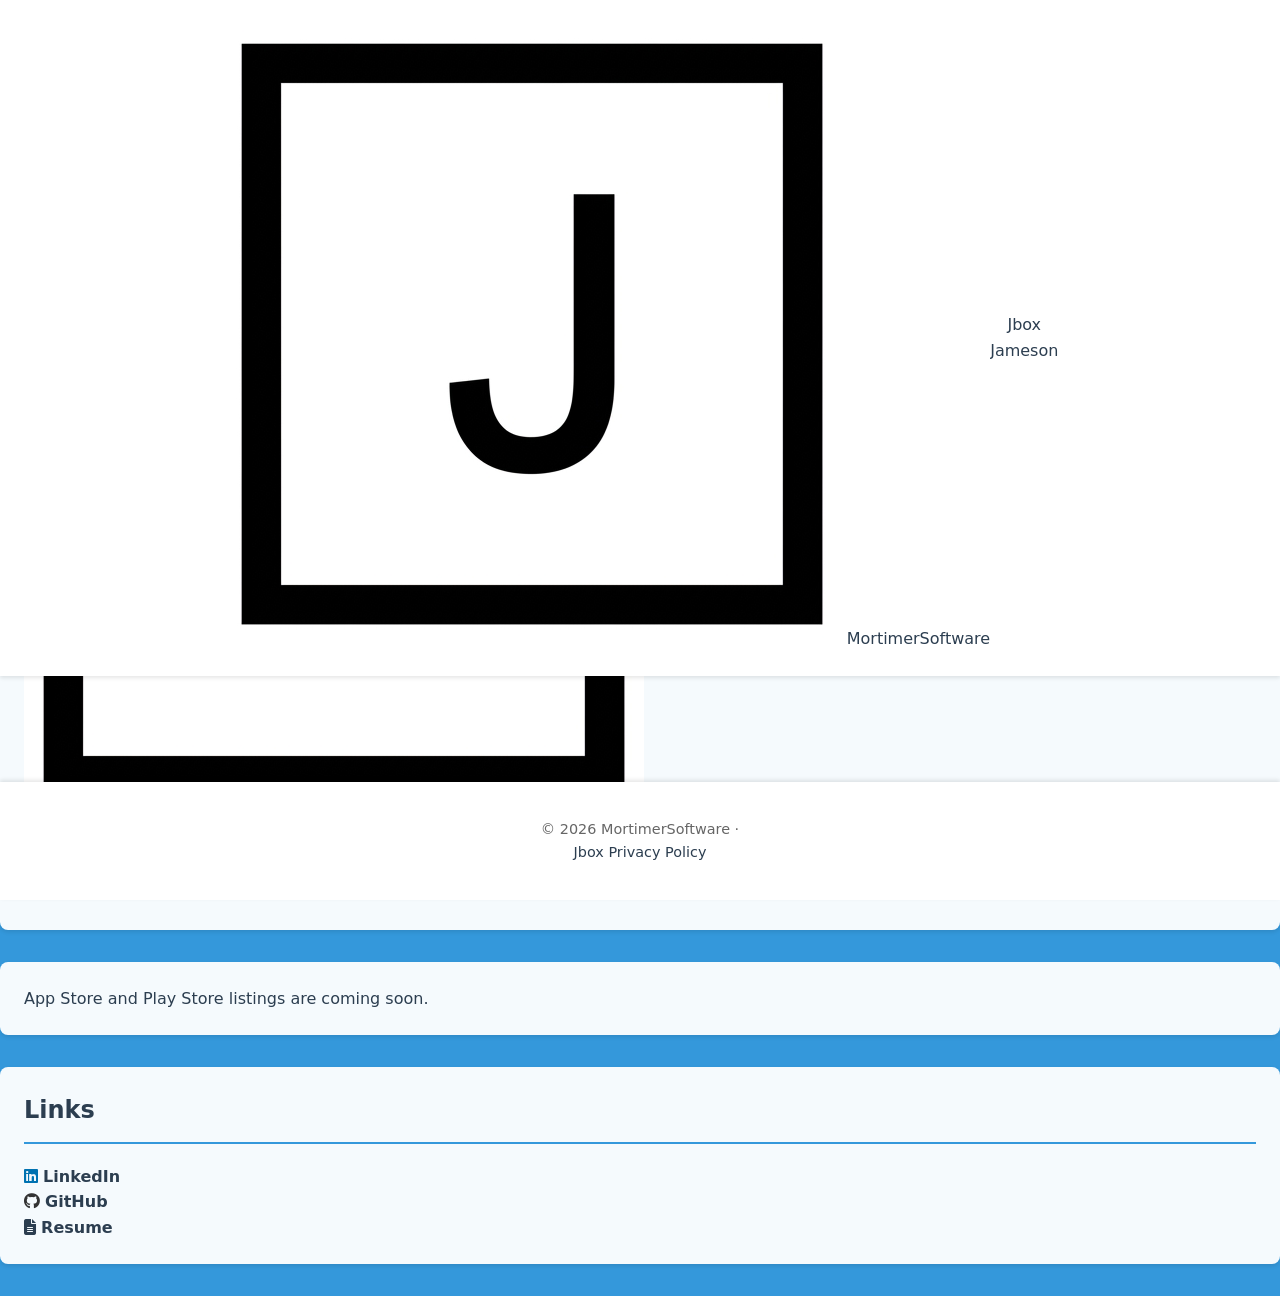
==== commit 2b1a09f2: "Add app-ads.txt and the Jbox privacy policy Two things the Jbox mobile launch needs hosted on this d" ====
--- a/index.html
+++ b/index.html
@@ -3,72 +3,130 @@
 <head>
     <meta charset="UTF-8">
     <meta name="viewport" content="width=device-width, initial-scale=1.0">
-    <title>Developer Portfolio</title>
+    <meta name="description" content="Jbox, a MortimerSoftware app for iOS and Android, is coming soon.">
+    <title>MortimerSoftware | Jbox Coming Soon</title>
     <link rel="preconnect" href="https://fonts.googleapis.com">
     <link rel="preconnect" href="https://fonts.gstatic.com" crossorigin>
     <link href="https://fonts.googleapis.com/css2?family=Orbitron:wght@500&display=swap" rel="stylesheet">
+    <link rel="icon" type="image/png" href="assets/jbox-app-icon-framed.png">
+    <link rel="apple-touch-icon" href="assets/jbox-app-icon-framed.png">
     <link rel="stylesheet" href="https://cdnjs.cloudflare.com/ajax/libs/font-awesome/6.5.1/css/all.min.css">
     <link rel="stylesheet" href="css/styles.css">
 </head>
-<body>
-    <header>
-        <h1>Mortimer Software</h1>
+<body id="top">
+    <header class="site-header">
+        <a class="brand" href="/" aria-label="MortimerSoftware home">
+            <span class="brand-mark">
+                <img src="assets/jbox-app-icon-framed.png" alt="">
+            </span>
+            <span>MortimerSoftware</span>
+        </a>
+        <nav class="site-nav" aria-label="Primary navigation">
+            <a href="#top" data-section="jbox" aria-current="page">Jbox</a>
+            <a href="#links" data-section="jameson">Jameson</a>
+        </nav>
     </header>
-    
-    <div class="links">
-        <section>
-            <h2>Links</h2>
-            <div class="link">
-                <i class="fab fa-linkedin"></i>
-                <div class="link-content">
-                    <h3>LinkedIn</h3>
-                    <p><a href="https://www.linkedin.com/in/jamesonmortimer" target="_blank">https://www.linkedin.com/in/jamesonmortimer</a></p>
+
+    <main>
+        <section class="hero" id="jbox" aria-labelledby="hero-title">
+            <div class="hero-copy">
+                <h1 id="hero-title">Jbox</h1>
+                <p class="hero-text">All your games, in one place.</p>
+
+                <div class="store-badges" aria-label="Store availability">
+                    <a class="store-badge is-disabled" href="#" aria-disabled="true" onclick="return false;">
+                        <i class="fab fa-apple" aria-hidden="true"></i>
+                        <span>
+                            <small>Coming soon on the</small>
+                            App Store
+                        </span>
+                    </a>
+                    <a class="store-badge is-disabled" href="#" aria-disabled="true" onclick="return false;">
+                        <i class="fab fa-google-play" aria-hidden="true"></i>
+                        <span>
+                            <small>Coming soon on</small>
+                            Google Play
+                        </span>
+                    </a>
                 </div>
             </div>
-            <div class="link">
-                <i class="fab fa-github"></i>
-                <div class="link-content">
-                    <h3>GitHub</h3>
-                    <p><a href="https://github.com/jamesonmortimer" target="_blank">https://github.com/jamesonmortimer</a></p>
+
+            <div class="app-preview" aria-label="Jbox app preview">
+                <div class="phone phone-back">
+                    <div class="phone-screen alt-screen">
+                        <div class="mini-status"></div>
+                        <div class="stacked-bars">
+                            <span></span>
+                            <span></span>
+                            <span></span>
+                        </div>
+                        <div class="preview-grid">
+                            <span></span>
+                            <span></span>
+                            <span></span>
+                            <span></span>
+                        </div>
+                    </div>
                 </div>
-            </div>
-            <div class="link">
-                <i class="fab fa-app-store-ios"></i>
-                <div class="link-content">
-                    <h3>AppStore</h3>
-                    <p class="coming-soon">JBox coming soon...</p>
-                </div>
-            </div>
-            <div class="link">
-                <i class="fab fa-twitch"></i>
-                <div class="link-content">
-                    <h3>Twitch</h3>
-                    <p><a href="https://www.twitch.tv/mortimersoftware" target="_blank">https://www.twitch.tv/mortimersoftware</a></p>
+                <div class="phone phone-front">
+                    <div class="phone-speaker"></div>
+                    <div class="phone-screen">
+                        <img class="app-icon" src="assets/jbox-app-icon-framed.png" alt="Jbox app icon">
+                        <p>Jbox</p>
+                        <div class="launch-card">
+                            <span>Mobile launch</span>
+                            <strong>Soon</strong>
+                        </div>
+                        <div class="signal-row">
+                            <span></span>
+                            <span></span>
+                            <span></span>
+                        </div>
+                    </div>
                 </div>
             </div>
         </section>
-        
-        <section>
-            <h2>Contact Me</h2>
-            <div class="link">
-                <i class="fas fa-envelope"></i>
-                <div class="link-content">
-                    <h3>Email</h3>
-                    <p><a href="mailto:jameson@mortimersoftware.com">jameson@mortimersoftware.com</a></p>
-                </div>
-            </div>
-            <div class="link">
-                <i class="fas fa-file-alt"></i>
-                <div class="link-content">
-                    <h3>Resume</h3>
-                    <p><a href="https://drive.google.com/file/d/1Z-QeDpl1MjYLEJN9vUjjjN3EfxyTBK4f/view?usp=sharing" target="_blank">Download resume</a></p>
-                </div>
+
+        <section class="availability" aria-label="Launch status">
+            <div>
+                <span class="status-dot"></span>
+                App Store and Play Store listings are coming soon.
             </div>
         </section>
-    </div>
-    
+
+        <section class="links-section" id="links" aria-labelledby="links-title">
+            <div>
+                <h2 id="links-title">Links</h2>
+            </div>
+            <div class="link-grid">
+                <a class="link-card" href="https://www.linkedin.com/in/jamesonmortimer" target="_blank" rel="noopener">
+                    <i class="fab fa-linkedin" aria-hidden="true"></i>
+                    <span>
+                        <strong>LinkedIn</strong>
+                    </span>
+                </a>
+                <a class="link-card" href="https://github.com/jamesonmortimer" target="_blank" rel="noopener">
+                    <i class="fab fa-github" aria-hidden="true"></i>
+                    <span>
+                        <strong>GitHub</strong>
+                    </span>
+                </a>
+                <a class="link-card" href="https://drive.google.com/file/d/1Z-QeDpl1MjYLEJN9vUjjjN3EfxyTBK4f/view?usp=sharing" target="_blank" rel="noopener">
+                    <i class="fas fa-file-alt" aria-hidden="true"></i>
+                    <span>
+                        <strong>Resume</strong>
+                    </span>
+                </a>
+            </div>
+        </section>
+    </main>
+
     <footer>
-        <p>&copy; 2025 | Jameson Mortimer</p>
+        <p>
+            &copy; 2026 MortimerSoftware
+            &middot;
+            <a href="/jbox/privacy/">Jbox Privacy Policy</a>
+        </p>
     </footer>
 
     <script src="js/main.js"></script>
--- a/css/styles.css
+++ b/css/styles.css
@@ -105,6 +105,8 @@
 
 .link-content {
     flex: 1;
+    min-width: 0; /* Allows content to shrink below flex item's minimum content size */
+    overflow: hidden;
 }
 
 .link h3 {
@@ -115,6 +117,9 @@
 
 .link p {
     margin: 0;
+    white-space: nowrap;
+    overflow: hidden;
+    text-overflow: ellipsis;
 }
 
 /* Icons */
@@ -123,6 +128,7 @@
     margin-right: 1em;
     width: 24px;
     text-align: center;
+    flex-shrink: 0;
 }
 
 /* Brand Colors */
@@ -136,6 +142,10 @@
     color: var(--text-color);
     text-decoration: none;
     transition: color var(--transition);
+    display: block;
+    white-space: nowrap;
+    overflow: hidden;
+    text-overflow: ellipsis;
 }
 
 .link:hover a {
@@ -158,4 +168,31 @@
     section {
         padding: 1em;
     }
+
+    .link {
+        flex-direction: row;
+        align-items: flex-start;
+    }
+
+    .link i {
+        margin-top: 0.2em;
+    }
+
+    .link p {
+        font-size: 0.85em;
+    }
+
+    .link h3 {
+        font-size: 1em;
+    }
+
+    .link-content {
+        min-width: 0; /* Allows content to shrink below flex item's minimum content size */
+    }
+}
+
+@media (max-width: 400px) {
+    .link p {
+        font-size: 0.75em;
+    }
 } 
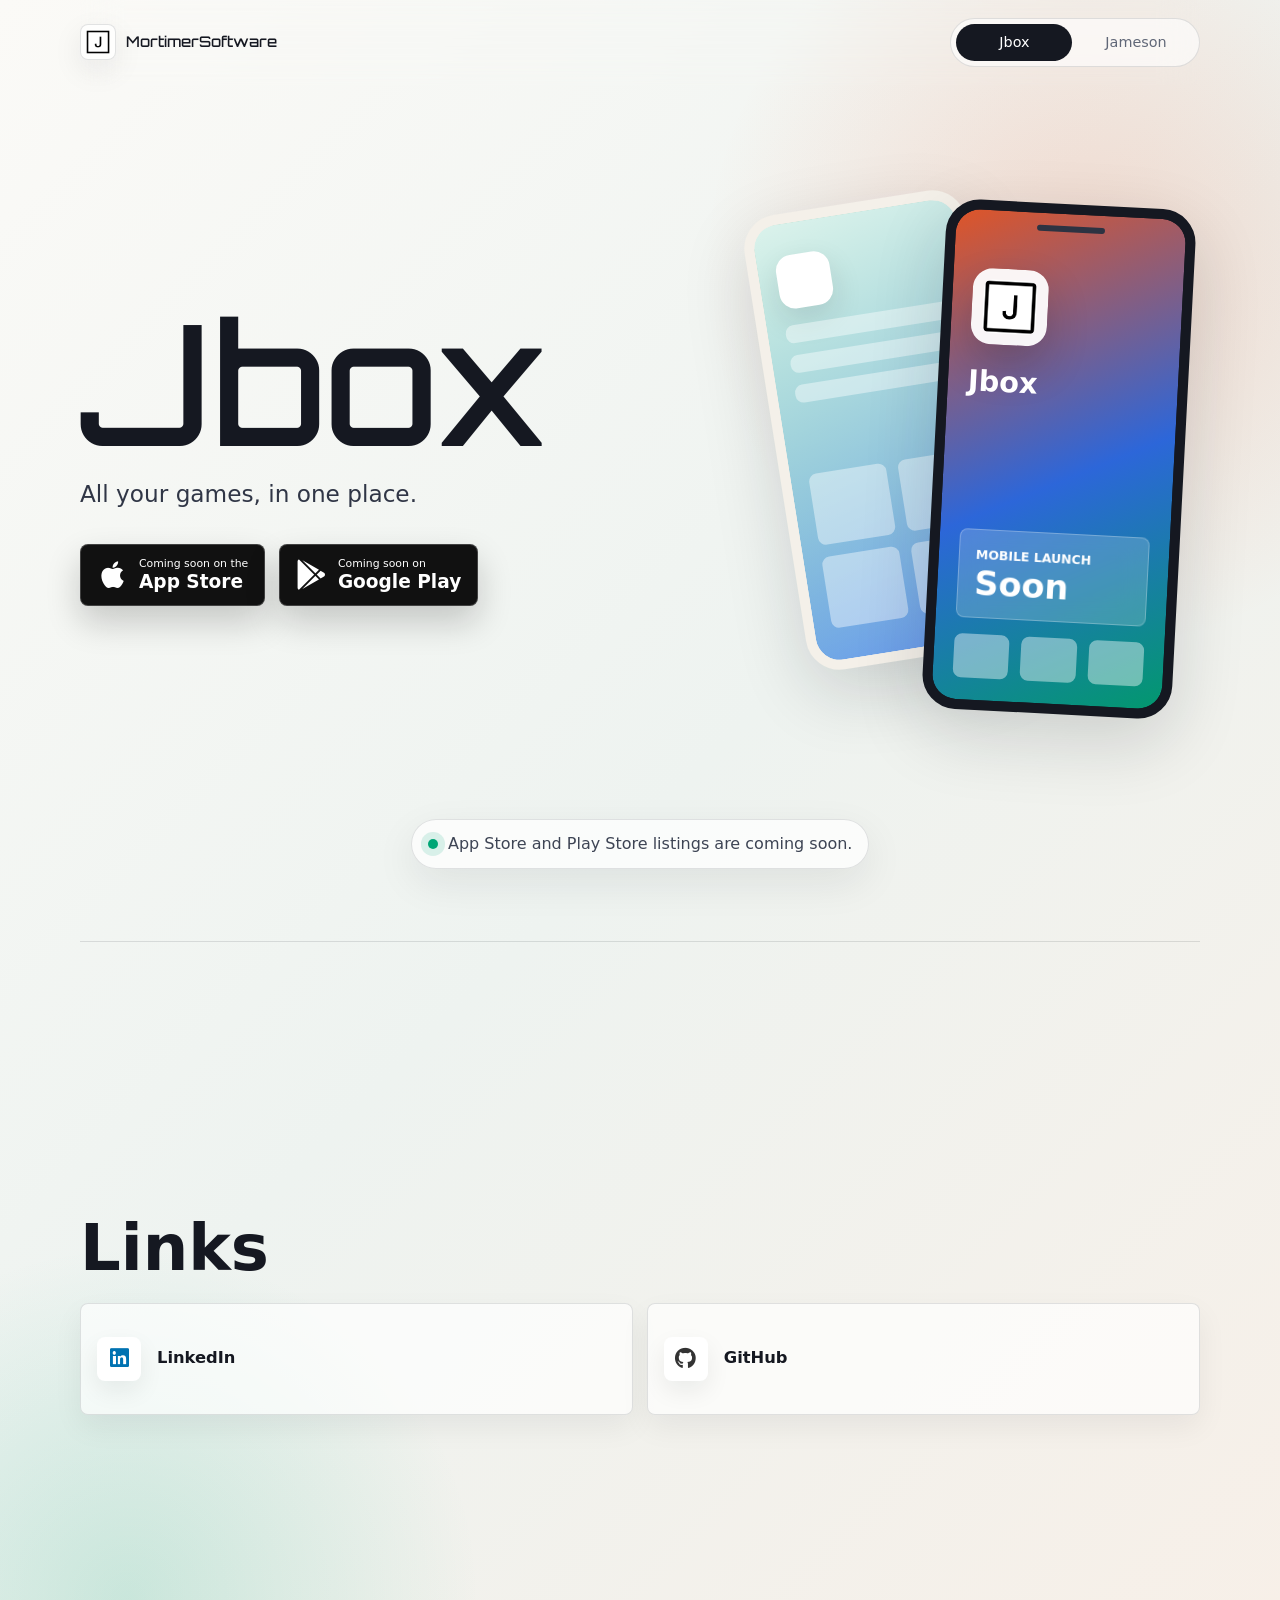
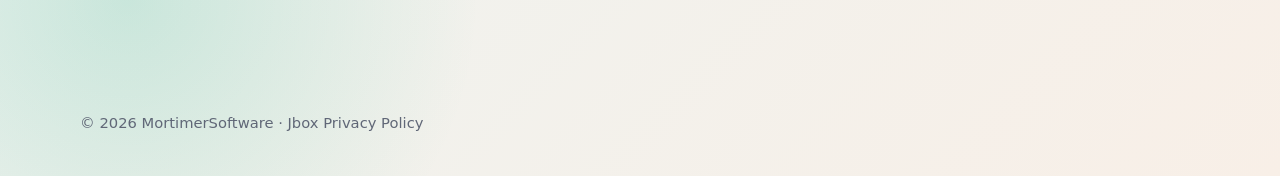
==== commit cf9e44cf: "Privacy policy: interstitial ad wording; drop Resume link The ads section described a single banner " ====
--- a/index.html
+++ b/index.html
@@ -111,12 +111,6 @@
                         <strong>GitHub</strong>
                     </span>
                 </a>
-                <a class="link-card" href="https://drive.google.com/file/d/1Z-QeDpl1MjYLEJN9vUjjjN3EfxyTBK4f/view?usp=sharing" target="_blank" rel="noopener">
-                    <i class="fas fa-file-alt" aria-hidden="true"></i>
-                    <span>
-                        <strong>Resume</strong>
-                    </span>
-                </a>
             </div>
         </section>
     </main>
--- a/css/styles.css
+++ b/css/styles.css
@@ -1,198 +1,532 @@
-/* Variables */
 :root {
-    --primary-color: #2c3e50;
-    --secondary-color: #3498db;
-    --background-color: #3498db;
-    --text-color: #2c3e50;
-    --header-footer-bg: #ffffff;
-    --shadow: 0 2px 4px rgba(0,0,0,0.1);
-    --border-radius: 8px;
-    --transition: 0.3s ease;
-}
-
-/* Base Styles */
+    --ink: #151821;
+    --muted: #606777;
+    --paper: #fbfaf7;
+    --line: rgba(21, 24, 33, 0.12);
+    --accent: #f05a28;
+    --accent-2: #00a676;
+    --accent-3: #2f6fed;
+    --shadow: 0 24px 70px rgba(21, 24, 33, 0.16);
+    --radius: 8px;
+}
+
+* {
+    box-sizing: border-box;
+}
+
+html {
+    scroll-behavior: smooth;
+    scroll-padding-top: 0;
+}
+
 body {
-    font-family: 'Segoe UI', system-ui, -apple-system, sans-serif;
-    line-height: 1.6;
-    color: var(--text-color);
-    background-color: var(--background-color);
+    min-height: 100vh;
     margin: 0;
-    padding: 0;
-}
-
-/* Layout */
-.links {
-    padding: 2em;
-    max-width: 800px;
+    color: var(--ink);
+    background:
+        radial-gradient(circle at 85% 15%, rgba(240, 90, 40, 0.18), transparent 24rem),
+        radial-gradient(circle at 10% 90%, rgba(0, 166, 118, 0.16), transparent 22rem),
+        linear-gradient(135deg, #fbfaf7 0%, #eef3f0 48%, #f8efe7 100%);
+    font-family: Inter, "Segoe UI", system-ui, -apple-system, sans-serif;
+    line-height: 1.5;
+}
+
+a {
+    color: inherit;
+    text-decoration: none;
+}
+
+.site-header {
+    position: sticky;
+    top: 0;
+    z-index: 10;
+    display: flex;
+    align-items: center;
+    justify-content: space-between;
+    gap: 1rem;
+    width: min(1120px, calc(100% - 32px));
     margin: 0 auto;
-    padding-bottom: 100px;
-}
-
-/* Header & Footer */
-header, footer {
+    padding: 18px 0;
+    backdrop-filter: blur(18px);
+}
+
+.brand {
+    display: inline-flex;
+    align-items: center;
+    gap: 0.65rem;
+    font-family: Orbitron, Inter, sans-serif;
+    font-size: 0.92rem;
+    font-weight: 500;
+}
+
+.brand-mark {
+    display: grid;
+    width: 36px;
+    height: 36px;
+    place-items: center;
+    border: 1px solid var(--line);
+    border-radius: 8px;
+    background: rgba(255, 255, 255, 0.72);
+    box-shadow: 0 10px 30px rgba(21, 24, 33, 0.08);
+}
+
+.brand-mark img {
+    display: block;
+    width: 24px;
+    height: 24px;
+    object-fit: contain;
+}
+
+.site-nav {
+    display: flex;
+    align-items: center;
+    gap: 0.35rem;
+    padding: 5px;
+    border: 1px solid var(--line);
+    border-radius: 999px;
+    background: rgba(255, 255, 255, 0.62);
+}
+
+.site-nav a {
+    min-width: 116px;
+    padding: 0.48rem 1rem;
+    border-radius: 999px;
+    color: var(--muted);
+    font-size: 0.9rem;
     text-align: center;
-    padding: 1.5em;
-    background-color: var(--header-footer-bg);
-    width: 100%;
-    position: fixed;
+    transition: background 180ms ease, color 180ms ease;
+}
+
+.site-nav a:hover,
+.site-nav a[aria-current="page"] {
+    background: var(--ink);
+    color: #fff;
+}
+
+main {
+    width: min(1120px, calc(100% - 32px));
+    margin: 0 auto;
+}
+
+.hero {
+    display: grid;
+    grid-template-columns: minmax(0, 1fr) minmax(280px, 430px);
+    gap: clamp(2rem, 7vw, 5rem);
+    align-items: center;
+    min-height: calc(100vh - 132px);
+    padding: 42px 0 64px;
+}
+
+.hero h1 {
+    margin: 0;
+    font-family: Orbitron, Inter, sans-serif;
+    font-size: clamp(4.8rem, 14vw, 10.5rem);
+    font-weight: 500;
+    line-height: 0.86;
+}
+
+.hero-text {
+    max-width: 620px;
+    margin: 1.4rem 0 0;
+    color: #303646;
+    font-size: clamp(1.08rem, 2.1vw, 1.45rem);
+}
+
+.store-badges {
+    display: flex;
+    flex-wrap: wrap;
+    gap: 0.85rem;
+    margin-top: 2rem;
+}
+
+.store-badge {
+    display: inline-flex;
+    align-items: center;
+    gap: 0.75rem;
+    min-width: 184px;
+    min-height: 62px;
+    padding: 0.62rem 1rem;
+    border: 1px solid rgba(255, 255, 255, 0.2);
+    border-radius: var(--radius);
+    background: #111;
+    color: #fff;
+    box-shadow: 0 16px 34px rgba(17, 17, 17, 0.2);
+}
+
+.store-badge i {
+    width: 30px;
+    font-size: 1.9rem;
+    text-align: center;
+}
+
+.store-badge span {
+    display: grid;
+    font-size: 1.16rem;
+    font-weight: 700;
+    line-height: 1.05;
+}
+
+.store-badge small {
+    margin-bottom: 0.18rem;
+    font-size: 0.68rem;
+    font-weight: 500;
+}
+
+.store-badge.is-disabled {
+    cursor: default;
+}
+
+.app-preview {
+    position: relative;
+    min-height: 560px;
+}
+
+.phone {
+    position: absolute;
+    overflow: hidden;
+    border: 10px solid #151821;
+    border-radius: 34px;
+    background: #151821;
     box-shadow: var(--shadow);
-    box-sizing: border-box;
-}
-
-header {
-    top: 0;
-    left: 0;
+}
+
+.phone-front {
+    right: 16px;
+    bottom: 24px;
+    width: 250px;
+    height: 510px;
+    transform: rotate(3deg);
+}
+
+.phone-back {
+    top: 22px;
+    left: 4px;
+    width: 224px;
+    height: 460px;
+    border-color: #f4f0e9;
+    background: #f4f0e9;
+    transform: rotate(-9deg);
+}
+
+.phone-speaker {
+    position: absolute;
+    top: 12px;
+    left: 50%;
+    z-index: 2;
+    width: 68px;
+    height: 6px;
+    border-radius: 999px;
+    background: #2d3342;
+    transform: translateX(-50%);
+}
+
+.phone-screen {
+    display: flex;
+    flex-direction: column;
+    height: 100%;
+    padding: 58px 20px 22px;
+    border-radius: 24px;
+    background:
+        linear-gradient(155deg, rgba(240, 90, 40, 0.92), rgba(47, 111, 237, 0.9) 54%, rgba(0, 166, 118, 0.9));
+    color: #fff;
+}
+
+.alt-screen {
+    padding: 32px 18px;
+    background:
+        linear-gradient(165deg, rgba(255, 255, 255, 0.86), rgba(255, 255, 255, 0.28)),
+        linear-gradient(155deg, var(--accent-2), var(--accent-3));
+}
+
+.app-icon {
+    width: 76px;
+    height: 76px;
+    padding: 11px;
+    border-radius: 20px;
+    background: rgba(255, 255, 255, 0.94);
+    object-fit: contain;
+    box-shadow: 0 20px 42px rgba(21, 24, 33, 0.22);
+}
+
+.phone-screen p {
+    margin: 1rem 0 auto;
+    font-size: 1.8rem;
+    font-weight: 800;
+}
+
+.launch-card {
+    display: grid;
+    gap: 0.2rem;
+    padding: 1rem;
+    border: 1px solid rgba(255, 255, 255, 0.25);
+    border-radius: 8px;
+    background: rgba(255, 255, 255, 0.18);
+    backdrop-filter: blur(14px);
+}
+
+.launch-card span {
+    font-size: 0.78rem;
+    font-weight: 700;
+    text-transform: uppercase;
+}
+
+.launch-card strong {
+    font-size: 2.1rem;
+    line-height: 1;
+}
+
+.signal-row,
+.stacked-bars,
+.preview-grid {
+    display: grid;
+    gap: 0.75rem;
+    margin-top: 1rem;
+}
+
+.signal-row {
+    grid-template-columns: 1fr 1fr 1fr;
+}
+
+.signal-row span,
+.stacked-bars span,
+.preview-grid span {
+    border-radius: 8px;
+    background: rgba(255, 255, 255, 0.42);
+}
+
+.signal-row span {
+    height: 44px;
+}
+
+.mini-status {
+    width: 54px;
+    height: 54px;
+    border-radius: 16px;
+    background: #fff;
+    box-shadow: 0 12px 30px rgba(21, 24, 33, 0.12);
+}
+
+.stacked-bars span {
+    height: 18px;
+}
+
+.preview-grid {
+    grid-template-columns: repeat(2, 1fr);
+    margin-top: auto;
+}
+
+.preview-grid span {
+    height: 72px;
+}
+
+.availability {
     display: flex;
     justify-content: center;
-    align-items: center;
+    margin: -34px 0 72px;
+}
+
+.availability div {
+    display: inline-flex;
+    align-items: center;
+    gap: 0.65rem;
+    padding: 0.75rem 1rem;
+    border: 1px solid var(--line);
+    border-radius: 999px;
+    background: rgba(255, 255, 255, 0.72);
+    color: #3d4454;
+    box-shadow: 0 14px 40px rgba(21, 24, 33, 0.08);
+}
+
+.status-dot {
+    width: 10px;
+    height: 10px;
+    border-radius: 999px;
+    background: var(--accent-2);
+    box-shadow: 0 0 0 7px rgba(0, 166, 118, 0.14);
+}
+
+.links-section {
+    display: grid;
+    gap: 1.4rem;
+    min-height: calc(100vh - 144px);
+    align-content: center;
+    padding: 76px 0 84px;
+    border-top: 1px solid var(--line);
+    scroll-margin-top: 128px;
+}
+
+.links-section h2 {
+    margin: 0;
+    font-size: clamp(2.35rem, 5vw, 4.6rem);
+    line-height: 1;
+}
+
+.link-grid {
+    display: grid;
+    grid-template-columns: repeat(2, minmax(0, 1fr));
+    gap: 0.85rem;
+}
+
+.link-card {
+    display: flex;
+    align-items: center;
+    gap: 1rem;
+    min-height: 112px;
+    padding: 1rem;
+    border: 1px solid var(--line);
+    border-radius: var(--radius);
+    background: rgba(255, 255, 255, 0.68);
+    color: var(--muted);
+    box-shadow: 0 12px 30px rgba(21, 24, 33, 0.06);
+    transition: border-color 180ms ease, transform 180ms ease, box-shadow 180ms ease;
+}
+
+.link-card:hover {
+    border-color: rgba(21, 24, 33, 0.28);
+    box-shadow: 0 18px 40px rgba(21, 24, 33, 0.11);
+    transform: translateY(-2px);
+}
+
+.link-card i {
+    display: grid;
+    width: 44px;
+    height: 44px;
+    place-items: center;
+    flex: 0 0 auto;
+    border-radius: 8px;
+    background: #fff;
+    font-size: 1.35rem;
+    box-shadow: 0 10px 24px rgba(21, 24, 33, 0.07);
+}
+
+.link-card span {
+    display: grid;
+    min-width: 0;
+}
+
+.link-card strong {
+    color: var(--ink);
+    font-size: 1.02rem;
+}
+
+.fa-linkedin {
+    color: #0072b1;
+}
+
+.fa-github {
+    color: #333;
+}
+
+.fa-twitch {
+    color: #9146ff;
+}
+
+.fa-file-alt {
+    color: var(--accent-2);
 }
 
 footer {
-    bottom: 0;
-    left: 0;
-    font-size: 0.9em;
-    color: #666;
-    box-shadow: 0 -2px 4px rgba(0,0,0,0.1);
-}
-
-/* Typography */
-header h1 {
-    margin: 0;
-    color: var(--primary-color);
-    font-size: 2.2em;
-    font-family: 'Orbitron', sans-serif;
-    font-weight: 500;
-    letter-spacing: 0.05em;
-    text-transform: uppercase;
-    text-align: center;
-}
-
-header p {
-    margin: 0.5em 0 0;
-    color: var(--secondary-color);
-    font-size: 1.1em;
-}
-
-section h2 {
-    color: var(--primary-color);
-    margin-top: 0;
-    border-bottom: 2px solid var(--secondary-color);
-    padding-bottom: 0.5em;
-}
-
-/* Sections */
-section {
-    background: rgba(255, 255, 255, 0.95);
-    border-radius: var(--border-radius);
-    padding: 1.5em;
-    margin-bottom: 2em;
-    box-shadow: var(--shadow);
-}
-
-/* Links */
-.link {
-    margin-bottom: 1.5em;
-    display: flex;
-    align-items: center;
-    padding: 0.5em;
-    border-radius: 4px;
-    transition: background-color var(--transition);
-}
-
-.link:hover {
-    background-color: rgba(240, 247, 255, 0.8);
-}
-
-.link-content {
-    flex: 1;
-    min-width: 0; /* Allows content to shrink below flex item's minimum content size */
-    overflow: hidden;
-}
-
-.link h3 {
-    color: var(--secondary-color);
-    margin: 0 0 0.5em;
-    font-size: 1.2em;
-}
-
-.link p {
-    margin: 0;
-    white-space: nowrap;
-    overflow: hidden;
-    text-overflow: ellipsis;
-}
-
-/* Icons */
-.link i {
-    font-size: 1.5em;
-    margin-right: 1em;
-    width: 24px;
-    text-align: center;
-    flex-shrink: 0;
-}
-
-/* Brand Colors */
-.fa-linkedin { color: #0072b1; }
-.fa-github { color: #333333; }
-.fa-app-store-ios { color: #007AFF; }
-.fa-twitch { color: #9146FF; }
-
-/* Links */
-a {
-    color: var(--text-color);
-    text-decoration: none;
-    transition: color var(--transition);
-    display: block;
-    white-space: nowrap;
-    overflow: hidden;
-    text-overflow: ellipsis;
-}
-
-.link:hover a {
-    color: var(--secondary-color);
-}
-
-/* Utilities */
-.coming-soon {
-    color: #666;
-    font-style: italic;
-}
-
-/* Media Queries */
+    width: min(1120px, calc(100% - 32px));
+    margin: 0 auto;
+    padding: 0 0 28px;
+    color: var(--muted);
+    font-size: 0.92rem;
+}
+
+@media (max-width: 860px) {
+    .site-header {
+        align-items: flex-start;
+        flex-direction: column;
+    }
+
+    .hero {
+        grid-template-columns: 1fr;
+        min-height: 0;
+        padding-top: 28px;
+    }
+
+    .app-preview {
+        min-height: 500px;
+    }
+
+    .phone-front {
+        right: calc(50% - 166px);
+    }
+
+    .phone-back {
+        left: calc(50% - 190px);
+    }
+
+    .availability {
+        margin-top: 0;
+    }
+
+    .links-section {
+        min-height: auto;
+        align-content: start;
+    }
+
+    .link-grid {
+        grid-template-columns: repeat(2, minmax(0, 1fr));
+    }
+}
+
 @media (max-width: 600px) {
-    .links {
-        padding: 1em;
-        padding-bottom: 80px;
-    }
-    
-    section {
-        padding: 1em;
-    }
-
-    .link {
-        flex-direction: row;
-        align-items: flex-start;
-    }
-
-    .link i {
-        margin-top: 0.2em;
-    }
-
-    .link p {
-        font-size: 0.85em;
-    }
-
-    .link h3 {
-        font-size: 1em;
-    }
-
-    .link-content {
-        min-width: 0; /* Allows content to shrink below flex item's minimum content size */
-    }
-}
-
-@media (max-width: 400px) {
-    .link p {
-        font-size: 0.75em;
-    }
-} +    main,
+    .site-header,
+    footer {
+        width: min(100% - 24px, 1120px);
+    }
+
+    .brand {
+        font-size: 0.8rem;
+    }
+
+    .site-nav {
+        width: 100%;
+        justify-content: space-between;
+    }
+
+    .site-nav a {
+        flex: 1;
+        padding-inline: 0.45rem;
+        min-width: 0;
+        text-align: center;
+    }
+
+    .hero {
+        padding-bottom: 44px;
+    }
+
+    .hero h1 {
+        font-size: clamp(4rem, 23vw, 6.5rem);
+    }
+
+    .store-badge {
+        width: 100%;
+    }
+
+    .app-preview {
+        min-height: 390px;
+    }
+
+    .phone-front {
+        right: calc(50% - 124px);
+        width: 196px;
+        height: 398px;
+    }
+
+    .phone-back {
+        left: calc(50% - 136px);
+        width: 168px;
+        height: 344px;
+    }
+
+    .link-grid {
+        grid-template-columns: 1fr;
+    }
+
+    .link-card {
+        min-height: 92px;
+    }
+}
